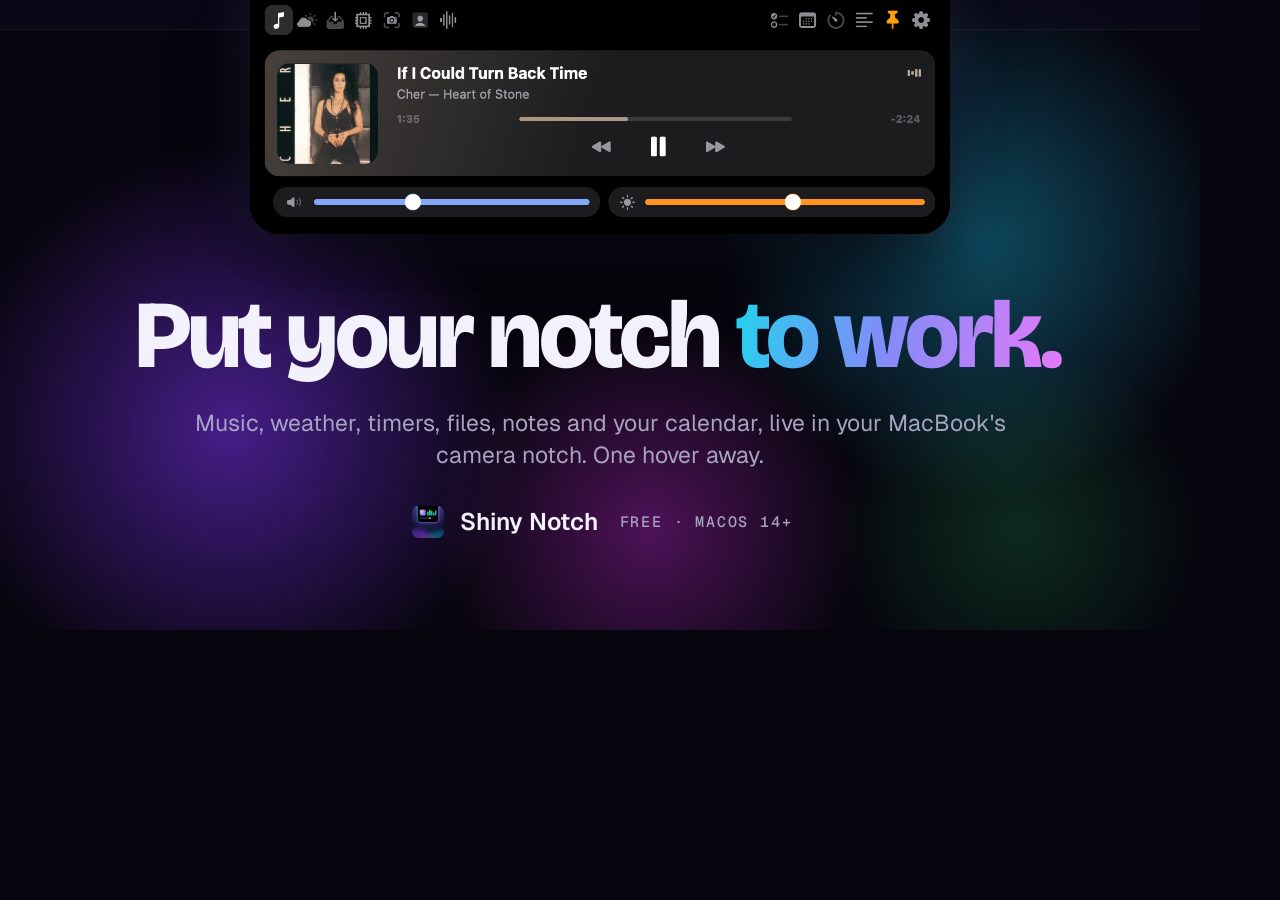
==== docs/brand/social-card.html @ ca4588b5 "Product card" ====
<!doctype html>
<!-- The website's social preview (og:image), 1200x630. Render it to website/assets/social-card.png with:
     msedge --headless --hide-scrollbars --window-size=1200,630 --screenshot=website/assets/social-card.png docs/brand/social-card.html -->
<html lang="en">
<head>
<meta charset="utf-8">
<link rel="stylesheet" href="https://fonts.googleapis.com/css2?family=Bricolage+Grotesque:opsz,wght@12..96,600..800&family=Geist:wght@400..600&family=Geist+Mono:wght@500&display=swap">
<style>
  * { box-sizing: border-box; }
  html, body { margin: 0; width: 1200px; height: 630px; overflow: hidden; }
  body { position: relative; background: #06050d; color: #f3f1fb; font-family: "Geist", system-ui, sans-serif; -webkit-font-smoothing: antialiased; }

  .blob { position: absolute; border-radius: 50%; mix-blend-mode: screen; opacity: .6; }
  .b1 { width: 620px; height: 620px; left: -80px; top: 120px; background: radial-gradient(circle, #6d28d9, transparent 65%); }
  .b2 { width: 560px; height: 560px; right: -60px; top: -40px; background: radial-gradient(circle, #0e7490, transparent 65%); }
  .b3 { width: 460px; height: 460px; left: 420px; top: 300px; background: radial-gradient(circle, #a21caf, transparent 65%); opacity: .45; }
  .b4 { width: 400px; height: 400px; left: 820px; top: 330px; background: radial-gradient(circle, #15803d, transparent 65%); opacity: .3; }

  /* the menu bar with the notch dropped open as the Now Playing panel */
  .menubar { position: absolute; inset: 0 0 auto; height: 30px; background: rgba(14, 12, 30, .55); border-bottom: 1px solid rgba(255, 255, 255, .06); }
  .notch { position: absolute; left: 50%; top: 0; width: 700px; transform: translateX(-50%); background: #000; border-radius: 0 0 30px 30px; padding: 0; overflow: hidden; box-shadow: 0 30px 80px -10px rgba(0, 0, 0, .8), 0 0 60px rgba(129, 140, 248, .18); }
  .notch img { display: block; width: 100%; }

  .copy { position: absolute; left: 0; right: 0; top: 290px; text-align: center; }
  h1 { margin: 0; font: 800 96px/.95 "Bricolage Grotesque", system-ui, sans-serif; letter-spacing: -.03em; }
  h1 em { font-style: normal; background: linear-gradient(100deg, #22d3ee, #818cf8 45%, #e879f9); -webkit-background-clip: text; background-clip: text; color: transparent; padding-right: .04em; }
  .sub { margin: 26px auto 0; max-width: 860px; font-size: 23px; line-height: 1.4; color: #a7a3c2; }
  .brand { margin-top: 30px; display: inline-flex; align-items: center; gap: 12px; font: 600 24px/1 "Geist", sans-serif; }
  .brand img { width: 40px; height: 40px; }
  .brand span { font: 500 15px/1 "Geist Mono", monospace; letter-spacing: .12em; text-transform: uppercase; color: #a7a3c2; margin-left: 10px; }
</style>
</head>
<body>
  <span class="blob b1"></span><span class="blob b2"></span><span class="blob b3"></span><span class="blob b4"></span>

  <div class="menubar"></div>
  <div class="notch"><img src="../../website/assets/screens/media.png" alt=""></div>

  <div class="copy">
    <h1>Put your notch <em>to work.</em></h1>
    <p class="sub">Music, weather, timers, files, notes and your calendar, live in your MacBook's camera notch. One hover away.</p>
    <div class="brand"><img src="../../website/assets/icon.png" alt="">Shiny Notch <span>Free · macOS 14+</span></div>
  </div>
</body>
</html>
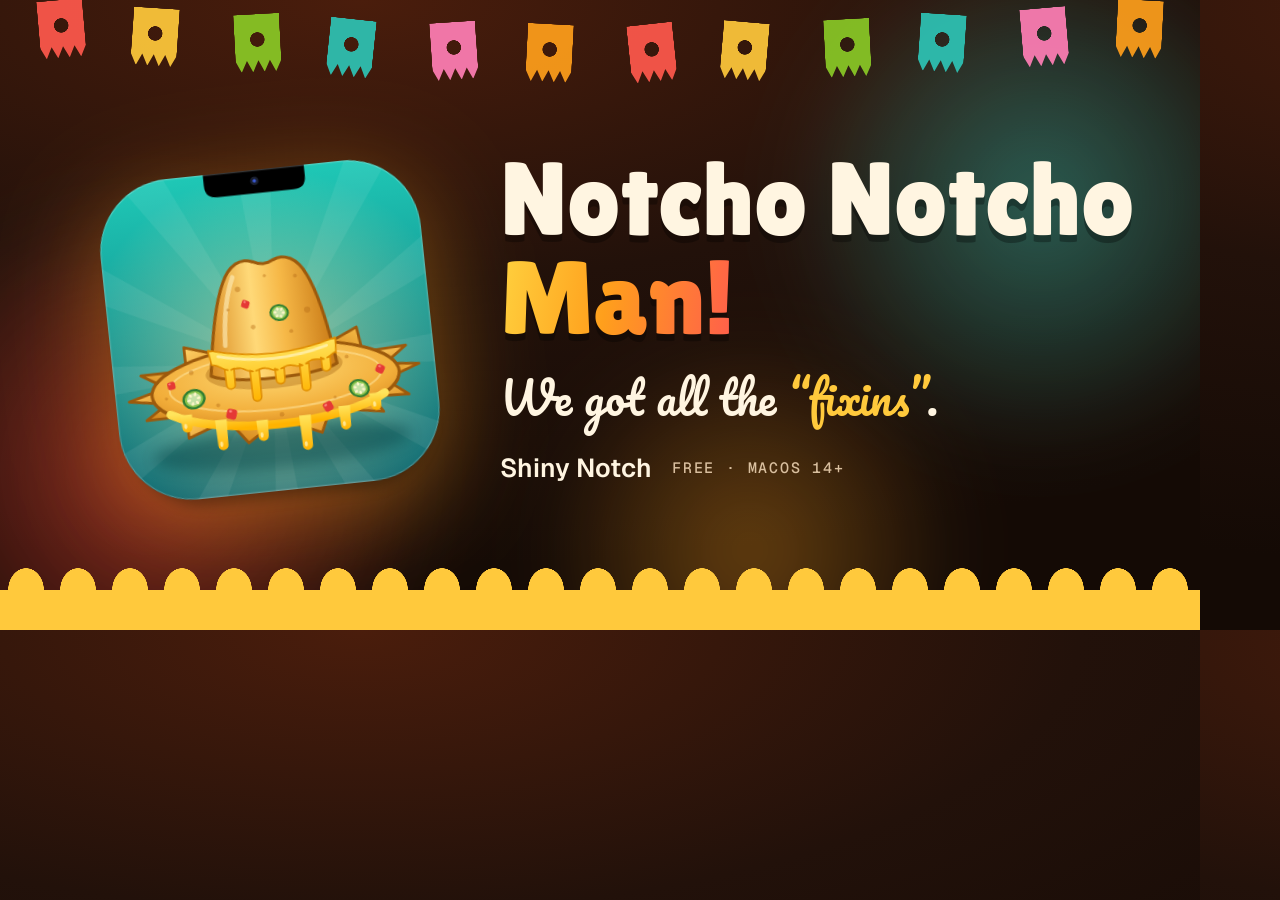
==== commit 0cfab9a1: "Rebrand Shiny Notch with a nacho fiesta theme Replace the app and website icons with a nacho hat, re" ====
--- a/docs/brand/social-card.html
+++ b/docs/brand/social-card.html
@@ -4,42 +4,52 @@
 <html lang="en">
 <head>
 <meta charset="utf-8">
-<link rel="stylesheet" href="https://fonts.googleapis.com/css2?family=Bricolage+Grotesque:opsz,wght@12..96,600..800&family=Geist:wght@400..600&family=Geist+Mono:wght@500&display=swap">
+<link rel="stylesheet" href="https://fonts.googleapis.com/css2?family=Lilita+One&family=Pacifico&family=Geist:wght@400..600&family=Geist+Mono:wght@500&display=swap">
 <style>
   * { box-sizing: border-box; }
   html, body { margin: 0; width: 1200px; height: 630px; overflow: hidden; }
-  body { position: relative; background: #06050d; color: #f3f1fb; font-family: "Geist", system-ui, sans-serif; -webkit-font-smoothing: antialiased; }
+  body { position: relative; background: radial-gradient(120% 90% at 30% 0%, #4a1d0c, #22110a 50%, #140a05); color: #fff5e1; font-family: "Geist", system-ui, sans-serif; -webkit-font-smoothing: antialiased; }
 
-  .blob { position: absolute; border-radius: 50%; mix-blend-mode: screen; opacity: .6; }
-  .b1 { width: 620px; height: 620px; left: -80px; top: 120px; background: radial-gradient(circle, #6d28d9, transparent 65%); }
-  .b2 { width: 560px; height: 560px; right: -60px; top: -40px; background: radial-gradient(circle, #0e7490, transparent 65%); }
-  .b3 { width: 460px; height: 460px; left: 420px; top: 300px; background: radial-gradient(circle, #a21caf, transparent 65%); opacity: .45; }
-  .b4 { width: 400px; height: 400px; left: 820px; top: 330px; background: radial-gradient(circle, #15803d, transparent 65%); opacity: .3; }
+  .blob { position: absolute; border-radius: 50%; mix-blend-mode: screen; opacity: .55; filter: blur(30px); }
+  .b1 { width: 620px; height: 620px; left: -160px; top: 160px; background: radial-gradient(circle, #e63b2e, transparent 65%); }
+  .b2 { width: 560px; height: 560px; right: -120px; top: -80px; background: radial-gradient(circle, #14988c, transparent 65%); }
+  .b3 { width: 460px; height: 460px; left: 520px; top: 320px; background: radial-gradient(circle, #ff9f1c, transparent 65%); opacity: .35; }
 
-  /* the menu bar with the notch dropped open as the Now Playing panel */
-  .menubar { position: absolute; inset: 0 0 auto; height: 30px; background: rgba(14, 12, 30, .55); border-bottom: 1px solid rgba(255, 255, 255, .06); }
-  .notch { position: absolute; left: 50%; top: 0; width: 700px; transform: translateX(-50%); background: #000; border-radius: 0 0 30px 30px; padding: 0; overflow: hidden; box-shadow: 0 30px 80px -10px rgba(0, 0, 0, .8), 0 0 60px rgba(129, 140, 248, .18); }
-  .notch img { display: block; width: 100%; }
+  /* papel picado */
+  .bunting { position: absolute; left: 0; right: 0; top: 0; height: 90px; display: flex; justify-content: space-around; padding: 0 10px; }
+  .flag { width: 46px; height: 58px; margin-top: calc(var(--y) * 1px); transform: rotate(calc(var(--r) * 1deg)); transform-origin: 50% 0; background: var(--c); opacity: .92;
+    clip-path: polygon(0 0, 100% 0, 100% 80%, 87.5% 100%, 75% 80%, 62.5% 100%, 50% 80%, 37.5% 100%, 25% 80%, 12.5% 100%, 0 80%);
+    -webkit-mask: radial-gradient(circle at 50% 44%, transparent 7px, #000 7.5px); mask: radial-gradient(circle at 50% 44%, transparent 7px, #000 7.5px); }
 
-  .copy { position: absolute; left: 0; right: 0; top: 290px; text-align: center; }
-  h1 { margin: 0; font: 800 96px/.95 "Bricolage Grotesque", system-ui, sans-serif; letter-spacing: -.03em; }
-  h1 em { font-style: normal; background: linear-gradient(100deg, #22d3ee, #818cf8 45%, #e879f9); -webkit-background-clip: text; background-clip: text; color: transparent; padding-right: .04em; }
-  .sub { margin: 26px auto 0; max-width: 860px; font-size: 23px; line-height: 1.4; color: #a7a3c2; }
-  .brand { margin-top: 30px; display: inline-flex; align-items: center; gap: 12px; font: 600 24px/1 "Geist", sans-serif; }
-  .brand img { width: 40px; height: 40px; }
-  .brand span { font: 500 15px/1 "Geist Mono", monospace; letter-spacing: .12em; text-transform: uppercase; color: #a7a3c2; margin-left: 10px; }
+  .logo { position: absolute; left: 70px; top: 130px; width: 400px; height: 400px; filter: drop-shadow(0 24px 50px rgba(255, 159, 28, .45)); transform: rotate(-6deg); }
+  .copy { position: absolute; left: 500px; right: 50px; top: 150px; }
+  h1 { margin: 0; font: 400 104px/.95 "Lilita One", system-ui, sans-serif; text-shadow: 0 7px 0 rgba(0, 0, 0, .3); }
+  h1 em { font-style: normal; text-shadow: none; filter: drop-shadow(0 7px 0 rgba(0, 0, 0, .3)); background: linear-gradient(100deg, #ffd23f, #ff9f1c 45%, #ff5a4e); -webkit-background-clip: text; background-clip: text; color: transparent; padding-right: .04em; }
+  .slogan { margin: 22px 0 0; font: 400 44px/1.25 "Pacifico", cursive; }
+  .slogan b { font-weight: 400; color: #ffc93c; }
+  .brand { margin-top: 30px; display: inline-flex; align-items: center; gap: 12px; font: 600 26px/1 "Geist", sans-serif; }
+  .brand span { font: 500 15px/1 "Geist Mono", monospace; letter-spacing: .12em; text-transform: uppercase; color: #d9bf9f; margin-left: 8px; }
+
+  .drip { position: absolute; left: 0; right: 0; bottom: 0; height: 40px; background: #ffc93c; }
+  .drip::before { content: ""; position: absolute; left: 0; right: 0; bottom: 100%; height: 34px; background: radial-gradient(18px 22px at 50% 100%, #ffc93c 98%, transparent) 0 0 / 52px 34px repeat-x; }
 </style>
 </head>
 <body>
-  <span class="blob b1"></span><span class="blob b2"></span><span class="blob b3"></span><span class="blob b4"></span>
+  <span class="blob b1"></span><span class="blob b2"></span><span class="blob b3"></span>
+  <div class="bunting">
+    <span class="flag" style="--c:#ff5a4e;--y:0;--r:-5"></span><span class="flag" style="--c:#ffc93c;--y:8;--r:4"></span><span class="flag" style="--c:#8ac926;--y:14;--r:-3"></span>
+    <span class="flag" style="--c:#2ec4b6;--y:19;--r:6"></span><span class="flag" style="--c:#ff7eb6;--y:22;--r:-4"></span><span class="flag" style="--c:#ff9f1c;--y:24;--r:3"></span>
+    <span class="flag" style="--c:#ff5a4e;--y:24;--r:-6"></span><span class="flag" style="--c:#ffc93c;--y:22;--r:5"></span><span class="flag" style="--c:#8ac926;--y:19;--r:-3"></span>
+    <span class="flag" style="--c:#2ec4b6;--y:14;--r:4"></span><span class="flag" style="--c:#ff7eb6;--y:8;--r:-5"></span><span class="flag" style="--c:#ff9f1c;--y:0;--r:3"></span>
+  </div>
 
-  <div class="menubar"></div>
-  <div class="notch"><img src="../../website/assets/screens/media.png" alt=""></div>
+  <img class="logo" src="../../website/assets/icon.svg" alt="">
 
   <div class="copy">
-    <h1>Put your notch <em>to work.</em></h1>
-    <p class="sub">Music, weather, timers, files, notes and your calendar, live in your MacBook's camera notch. One hover away.</p>
-    <div class="brand"><img src="../../website/assets/icon.png" alt="">Shiny Notch <span>Free · macOS 14+</span></div>
+    <h1>Notcho Notcho <em>Man!</em></h1>
+    <p class="slogan">We got all the <b>“fixins”</b>.</p>
+    <div class="brand">Shiny Notch <span>Free · macOS 14+</span></div>
   </div>
+  <div class="drip"></div>
 </body>
 </html>
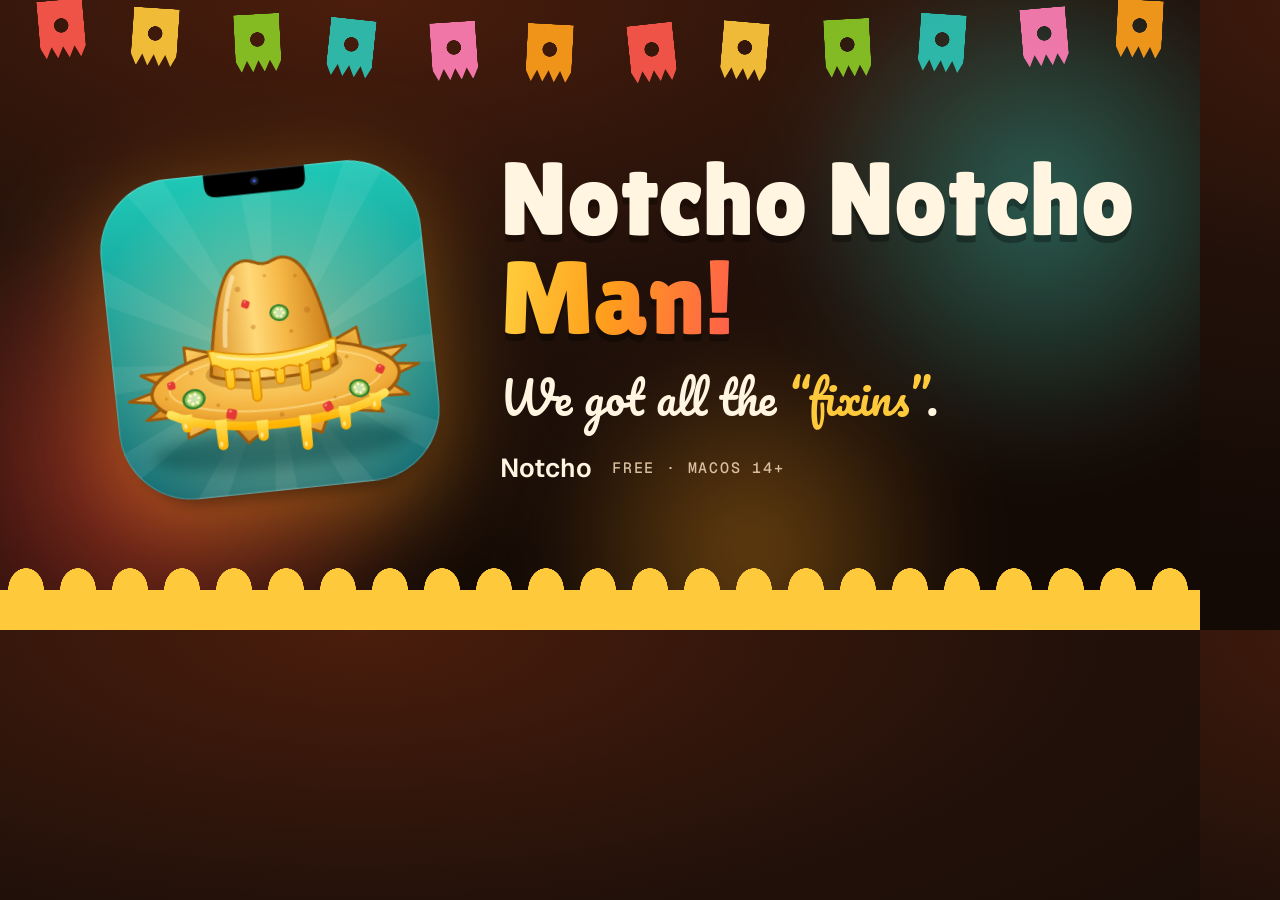
==== commit 4ea38447: "Rename the app from Shiny Notch to Notcho Projects, namespaces, the solution, the bundle id (net.shi" ====
--- a/docs/brand/social-card.html
+++ b/docs/brand/social-card.html
@@ -48,7 +48,7 @@
   <div class="copy">
     <h1>Notcho Notcho <em>Man!</em></h1>
     <p class="slogan">We got all the <b>“fixins”</b>.</p>
-    <div class="brand">Shiny Notch <span>Free · macOS 14+</span></div>
+    <div class="brand">Notcho <span>Free · macOS 14+</span></div>
   </div>
   <div class="drip"></div>
 </body>
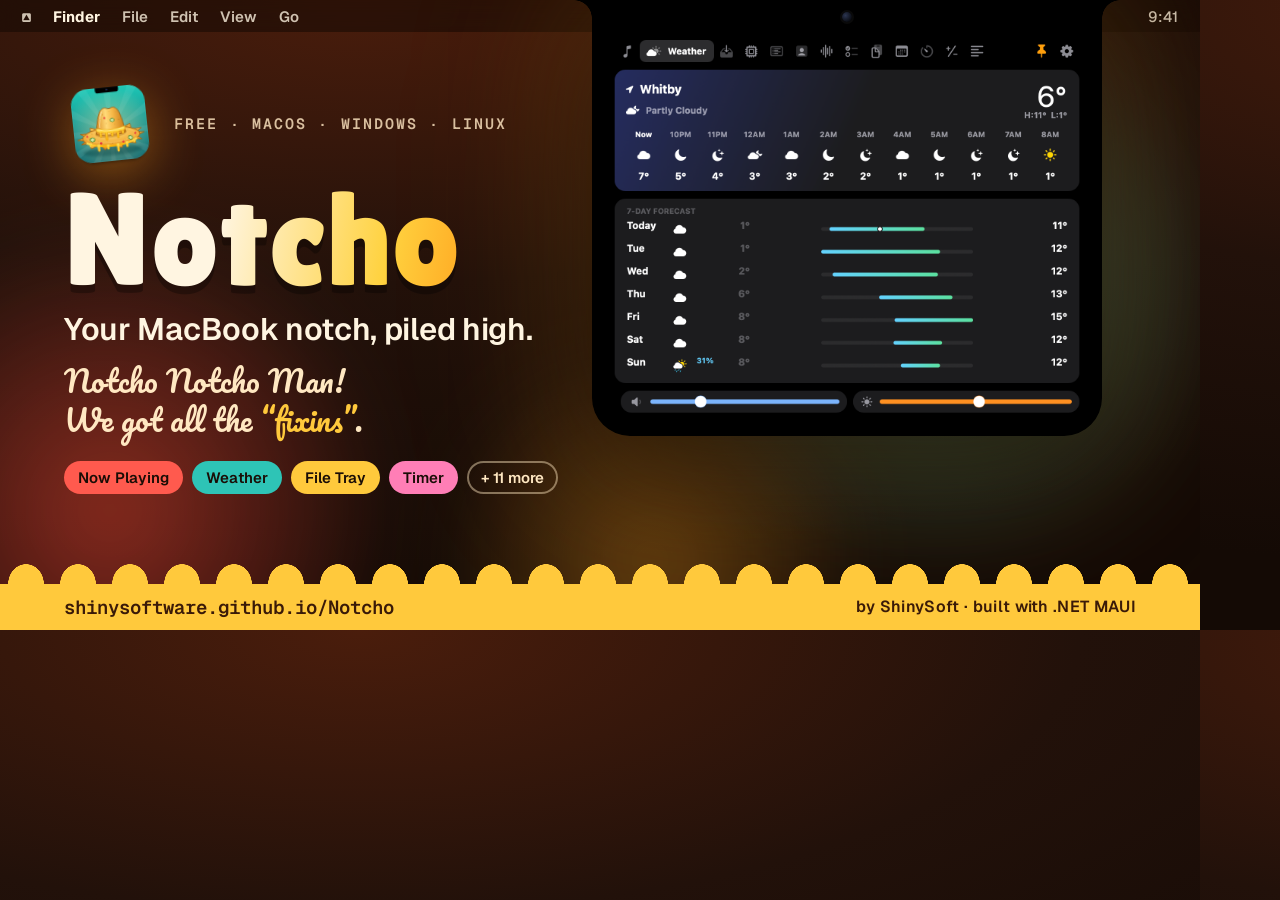
==== commit f23a7502: "Redesign social preview card Show the notch weather panel and feature highlights in the social card," ====
--- a/docs/brand/social-card.html
+++ b/docs/brand/social-card.html
@@ -1,55 +1,86 @@
 <!doctype html>
-<!-- The website's social preview (og:image), 1200x630. Render it to website/assets/social-card.png with:
-     msedge --headless --hide-scrollbars --window-size=1200,630 --screenshot=website/assets/social-card.png docs/brand/social-card.html -->
+<!-- The website's social preview (og:image), 1200x630. Render it to website/assets/social-card.png with (macOS):
+     "/Applications/Microsoft Edge.app/Contents/MacOS/Microsoft Edge" --headless --hide-scrollbars --force-device-scale-factor=1 \
+       --virtual-time-budget=8000 --window-size=1200,630 --screenshot=website/assets/social-card.png docs/brand/social-card.html -->
 <html lang="en">
 <head>
 <meta charset="utf-8">
-<link rel="stylesheet" href="https://fonts.googleapis.com/css2?family=Lilita+One&family=Pacifico&family=Geist:wght@400..600&family=Geist+Mono:wght@500&display=swap">
+<link rel="stylesheet" href="https://fonts.googleapis.com/css2?family=Lilita+One&family=Pacifico&family=Geist:wght@400..700&family=Geist+Mono:wght@500;600&display=swap">
 <style>
   * { box-sizing: border-box; }
   html, body { margin: 0; width: 1200px; height: 630px; overflow: hidden; }
   body { position: relative; background: radial-gradient(120% 90% at 30% 0%, #4a1d0c, #22110a 50%, #140a05); color: #fff5e1; font-family: "Geist", system-ui, sans-serif; -webkit-font-smoothing: antialiased; }
 
   .blob { position: absolute; border-radius: 50%; mix-blend-mode: screen; opacity: .55; filter: blur(30px); }
-  .b1 { width: 620px; height: 620px; left: -160px; top: 160px; background: radial-gradient(circle, #e63b2e, transparent 65%); }
-  .b2 { width: 560px; height: 560px; right: -120px; top: -80px; background: radial-gradient(circle, #14988c, transparent 65%); }
-  .b3 { width: 460px; height: 460px; left: 520px; top: 320px; background: radial-gradient(circle, #ff9f1c, transparent 65%); opacity: .35; }
+  .b1 { width: 620px; height: 620px; left: -200px; top: 200px; background: radial-gradient(circle, #e63b2e, transparent 65%); }
+  .b2 { width: 640px; height: 640px; right: -60px; top: -40px; background: radial-gradient(circle, #14988c, transparent 65%); }
+  .b3 { width: 460px; height: 460px; left: 420px; top: 330px; background: radial-gradient(circle, #ff9f1c, transparent 65%); opacity: .35; }
 
-  /* papel picado */
-  .bunting { position: absolute; left: 0; right: 0; top: 0; height: 90px; display: flex; justify-content: space-around; padding: 0 10px; }
-  .flag { width: 46px; height: 58px; margin-top: calc(var(--y) * 1px); transform: rotate(calc(var(--r) * 1deg)); transform-origin: 50% 0; background: var(--c); opacity: .92;
-    clip-path: polygon(0 0, 100% 0, 100% 80%, 87.5% 100%, 75% 80%, 62.5% 100%, 50% 80%, 37.5% 100%, 25% 80%, 12.5% 100%, 0 80%);
-    -webkit-mask: radial-gradient(circle at 50% 44%, transparent 7px, #000 7.5px); mask: radial-gradient(circle at 50% 44%, transparent 7px, #000 7.5px); }
+  /* A macOS menu bar, so the panel reads as growing out of the notch. */
+  .menubar { position: absolute; left: 0; right: 0; top: 0; height: 32px; background: rgba(20, 10, 5, .55); backdrop-filter: blur(10px);
+    display: flex; align-items: center; justify-content: space-between; padding: 0 22px; font: 600 15px/1 "Geist", sans-serif; color: rgba(255, 245, 225, .78); }
+  .menubar .l { display: flex; gap: 22px; }
+  .menubar .l b { font-weight: 700; color: #fff5e1; }
+  .menubar .r { display: flex; gap: 18px; font-weight: 500; }
 
-  .logo { position: absolute; left: 70px; top: 130px; width: 400px; height: 400px; filter: drop-shadow(0 24px 50px rgba(255, 159, 28, .45)); transform: rotate(-6deg); }
-  .copy { position: absolute; left: 500px; right: 50px; top: 150px; }
-  h1 { margin: 0; font: 400 104px/.95 "Lilita One", system-ui, sans-serif; text-shadow: 0 7px 0 rgba(0, 0, 0, .3); }
-  h1 em { font-style: normal; text-shadow: none; filter: drop-shadow(0 7px 0 rgba(0, 0, 0, .3)); background: linear-gradient(100deg, #ffd23f, #ff9f1c 45%, #ff5a4e); -webkit-background-clip: text; background-clip: text; color: transparent; padding-right: .04em; }
-  .slogan { margin: 22px 0 0; font: 400 44px/1.25 "Pacifico", cursive; }
+  /* The open notch: flush with the top edge, curving out into the menu bar like the real one. */
+  .notch { position: absolute; top: 0; left: 592px; width: 510px; padding: 34px 12px 12px; background: #000; border-radius: 0 0 38px 38px;
+    filter: drop-shadow(0 30px 60px rgba(0, 0, 0, .55)) drop-shadow(0 0 70px rgba(255, 159, 28, .28)); }
+  .notch::before, .notch::after { content: ""; position: absolute; top: 0; width: 18px; height: 18px; }
+  .notch::before { right: 100%; background: radial-gradient(circle at 0 100%, transparent 17.5px, #000 18px); }
+  .notch::after { left: 100%; background: radial-gradient(circle at 100% 100%, transparent 17.5px, #000 18px); }
+  .cam { position: absolute; top: 12px; left: 50%; width: 10px; height: 10px; margin-left: -5px; border-radius: 50%; background: radial-gradient(circle at 35% 35%, #2b3550, #0b0d14 70%); box-shadow: 0 0 0 2px #0a0a0a; }
+  .notch img { display: block; width: 100%; border-radius: 26px; }
+
+  .copy { position: absolute; left: 64px; top: 78px; width: 520px; }
+  .eyebrow { display: flex; align-items: center; gap: 18px; }
+  .eyebrow img { width: 92px; height: 92px; transform: rotate(-6deg); filter: drop-shadow(0 12px 26px rgba(255, 159, 28, .45)); }
+  .eyebrow span { font: 600 15px/1.5 "Geist Mono", monospace; letter-spacing: .14em; text-transform: uppercase; color: #d9bf9f; }
+  h1 { margin: 6px 0 0; font: 400 132px/.95 "Lilita One", system-ui, sans-serif; letter-spacing: .005em; filter: drop-shadow(0 8px 0 rgba(0, 0, 0, .3));
+    background: linear-gradient(100deg, #fff5e1 30%, #ffd23f 62%, #ff9f1c 82%, #ff5a4e); -webkit-background-clip: text; background-clip: text; color: transparent; }
+  .tag { margin: 10px 0 0; font: 600 31px/1.2 "Geist", sans-serif; letter-spacing: -.01em; }
+  .slogan { margin: 12px 0 0; font: 400 30px/1.3 "Pacifico", cursive; color: #ffe8c2; }
   .slogan b { font-weight: 400; color: #ffc93c; }
-  .brand { margin-top: 30px; display: inline-flex; align-items: center; gap: 12px; font: 600 26px/1 "Geist", sans-serif; }
-  .brand span { font: 500 15px/1 "Geist Mono", monospace; letter-spacing: .12em; text-transform: uppercase; color: #d9bf9f; margin-left: 8px; }
+  .chips { margin-top: 22px; display: flex; flex-wrap: wrap; gap: 9px; max-width: 520px; }
+  .chip { font: 600 15px/1 "Geist", sans-serif; padding: 9px 14px; border-radius: 999px; color: #1a0d06; background: var(--c); }
+  .chip.more { background: transparent; color: #ffe8c2; box-shadow: inset 0 0 0 2px rgba(255, 232, 194, .45); }
 
-  .drip { position: absolute; left: 0; right: 0; bottom: 0; height: 40px; background: #ffc93c; }
-  .drip::before { content: ""; position: absolute; left: 0; right: 0; bottom: 100%; height: 34px; background: radial-gradient(18px 22px at 50% 100%, #ffc93c 98%, transparent) 0 0 / 52px 34px repeat-x; }
+  .drip { position: absolute; left: 0; right: 0; bottom: 0; height: 46px; background: #ffc93c; display: flex; align-items: center; justify-content: space-between; padding: 0 64px; }
+  .drip::before { content: ""; position: absolute; left: 0; right: 0; bottom: 100%; height: 30px; background: radial-gradient(18px 20px at 50% 100%, #ffc93c 98%, transparent) 0 0 / 52px 30px repeat-x; }
+  .drip span { position: relative; font: 600 19px/1 "Geist Mono", monospace; color: #3a1a08; }
+  .drip span.by { font: 600 16px/1 "Geist", sans-serif; letter-spacing: .02em; }
 </style>
 </head>
 <body>
   <span class="blob b1"></span><span class="blob b2"></span><span class="blob b3"></span>
-  <div class="bunting">
-    <span class="flag" style="--c:#ff5a4e;--y:0;--r:-5"></span><span class="flag" style="--c:#ffc93c;--y:8;--r:4"></span><span class="flag" style="--c:#8ac926;--y:14;--r:-3"></span>
-    <span class="flag" style="--c:#2ec4b6;--y:19;--r:6"></span><span class="flag" style="--c:#ff7eb6;--y:22;--r:-4"></span><span class="flag" style="--c:#ff9f1c;--y:24;--r:3"></span>
-    <span class="flag" style="--c:#ff5a4e;--y:24;--r:-6"></span><span class="flag" style="--c:#ffc93c;--y:22;--r:5"></span><span class="flag" style="--c:#8ac926;--y:19;--r:-3"></span>
-    <span class="flag" style="--c:#2ec4b6;--y:14;--r:4"></span><span class="flag" style="--c:#ff7eb6;--y:8;--r:-5"></span><span class="flag" style="--c:#ff9f1c;--y:0;--r:3"></span>
+
+  <div class="menubar">
+    <div class="l"><span>&#63743;</span><b>Finder</b><span>File</span><span>Edit</span><span>View</span><span>Go</span></div>
+    <div class="r"><span>9:41</span></div>
   </div>
 
-  <img class="logo" src="../../website/assets/icon.svg" alt="">
+  <div class="notch">
+    <span class="cam"></span>
+    <img src="../screenshots/weather.png" alt="">
+  </div>
 
   <div class="copy">
-    <h1>Notcho Notcho <em>Man!</em></h1>
-    <p class="slogan">We got all the <b>“fixins”</b>.</p>
-    <div class="brand">Notcho <span>Free · macOS 14+</span></div>
+    <div class="eyebrow">
+      <img src="../../website/assets/icon.svg" alt="">
+      <span>Free · macOS · Windows · Linux</span>
+    </div>
+    <h1>Notcho</h1>
+    <p class="tag">Your MacBook notch, piled high.</p>
+    <p class="slogan">Notcho Notcho Man!<br>We got all the <b>“fixins”</b>.</p>
+    <div class="chips">
+      <span class="chip" style="--c:#ff5a4e">Now Playing</span>
+      <span class="chip" style="--c:#2ec4b6">Weather</span>
+      <span class="chip" style="--c:#ffc93c">File Tray</span>
+      <span class="chip" style="--c:#ff7eb6">Timer</span>
+      <span class="chip more">+ 11 more</span>
+    </div>
   </div>
-  <div class="drip"></div>
+
+  <div class="drip"><span>shinysoftware.github.io/Notcho</span><span class="by">by ShinySoft · built with .NET MAUI</span></div>
 </body>
 </html>
